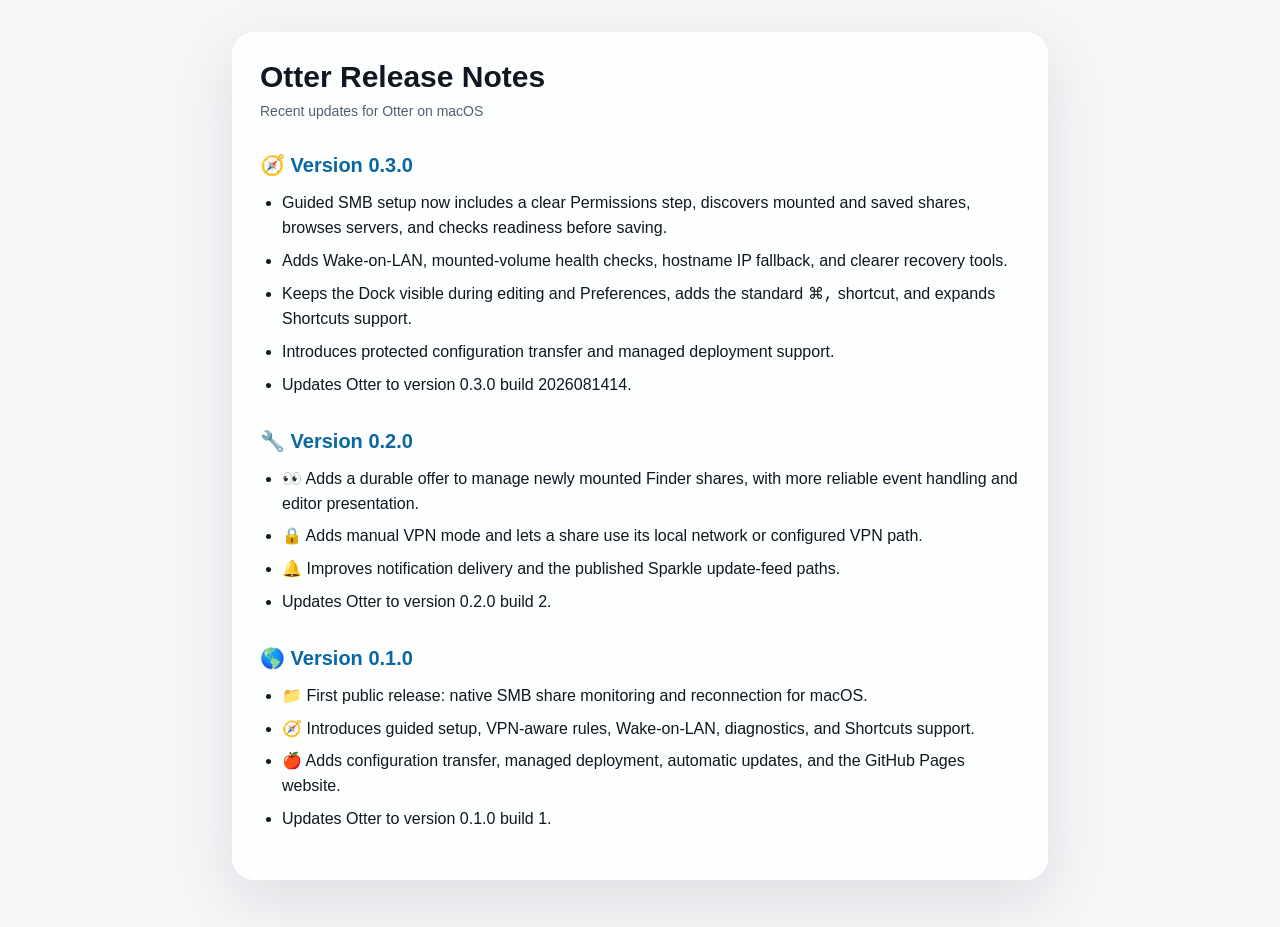
==== docs/release-notes/index.html @ c34cc9de "Add otterctl automation and release polish Add the bundled otterctl command-line client and its dist" ====
<!doctype html>
<html lang="en">
<head>
  <meta charset="utf-8">
  <meta name="viewport" content="width=device-width, initial-scale=1">
  <title>Otter Release Notes</title>
  <meta name="description" content="Release notes and changelog for Otter, the native macOS app that keeps network shares connected.">
  <link rel="canonical" href="https://www.get-otter.com/release-notes/">
  <link rel="icon" type="image/png" href="/assets/otter-icon.png">
  <style>
    :root { color-scheme: light dark; }
    body { margin: 0; padding: 32px 20px 48px; font: 16px/1.55 -apple-system, BlinkMacSystemFont, "Segoe UI", sans-serif; background: #f4f6f8; color: #0f1720; }
    main { max-width: 760px; margin: 0 auto; padding: 28px; border-radius: 22px; background: rgba(255, 255, 255, .86); box-shadow: 0 20px 60px rgba(15, 23, 32, .10); }
    h1 { margin: 0 0 6px; font-size: 30px; line-height: 1.15; }
    .meta { margin: 0 0 24px; color: #52606d; font-size: 14px; }
    h2 { margin: 28px 0 10px; font-size: 20px; }
    ul { margin: 0 0 20px; padding-left: 22px; }
    li { margin: 0 0 8px; }
    a { color: #0a67a3; text-decoration: none; }
    a:hover { text-decoration: underline; }
    @media (prefers-color-scheme: dark) { body { background: #0b1015; color: #edf2f7; } main { background: rgba(15, 23, 32, .88); box-shadow: 0 24px 70px rgba(0, 0, 0, .45); } .meta { color: #9fb0c2; } a { color: #73c3ff; } }
  </style>
</head>
<body>
  <main>
    <h1>Otter Release Notes</h1>
    <p class="meta">Recent updates for Otter on macOS</p>

    <h2>&#129517; <a href="./0.3.0.html">Version 0.3.0</a></h2>
    <ul>
      <li>Guided SMB setup now includes a clear Permissions step, discovers mounted and saved shares, browses servers, and checks readiness before saving.</li>
      <li>Adds Wake-on-LAN, mounted-volume health checks, hostname IP fallback, and clearer recovery tools.</li>
      <li>Keeps the Dock visible during editing and Preferences, adds the standard <kbd>&#8984;,</kbd> shortcut, and expands Shortcuts support.</li>
      <li>Introduces protected configuration transfer and managed deployment support.</li>
      <li>Updates Otter to version 0.3.0 build 2026081414.</li>
    </ul>

    <h2>&#128295; <a href="./0.2.0.html">Version 0.2.0</a></h2>
    <ul>
      <li>👀 Adds a durable offer to manage newly mounted Finder shares, with more reliable event handling and editor presentation.</li>
      <li>🔒 Adds manual VPN mode and lets a share use its local network or configured VPN path.</li>
      <li>🔔 Improves notification delivery and the published Sparkle update-feed paths.</li>
      <li>Updates Otter to version 0.2.0 build 2.</li>
    </ul>

    <h2>&#127758; <a href="./0.1.0.html">Version 0.1.0</a></h2>
    <ul>
      <li>📁 First public release: native SMB share monitoring and reconnection for macOS.</li>
      <li>🧭 Introduces guided setup, VPN-aware rules, Wake-on-LAN, diagnostics, and Shortcuts support.</li>
      <li>🍎 Adds configuration transfer, managed deployment, automatic updates, and the GitHub Pages website.</li>
      <li>Updates Otter to version 0.1.0 build 1.</li>
    </ul>
  </main>
</body>
</html>
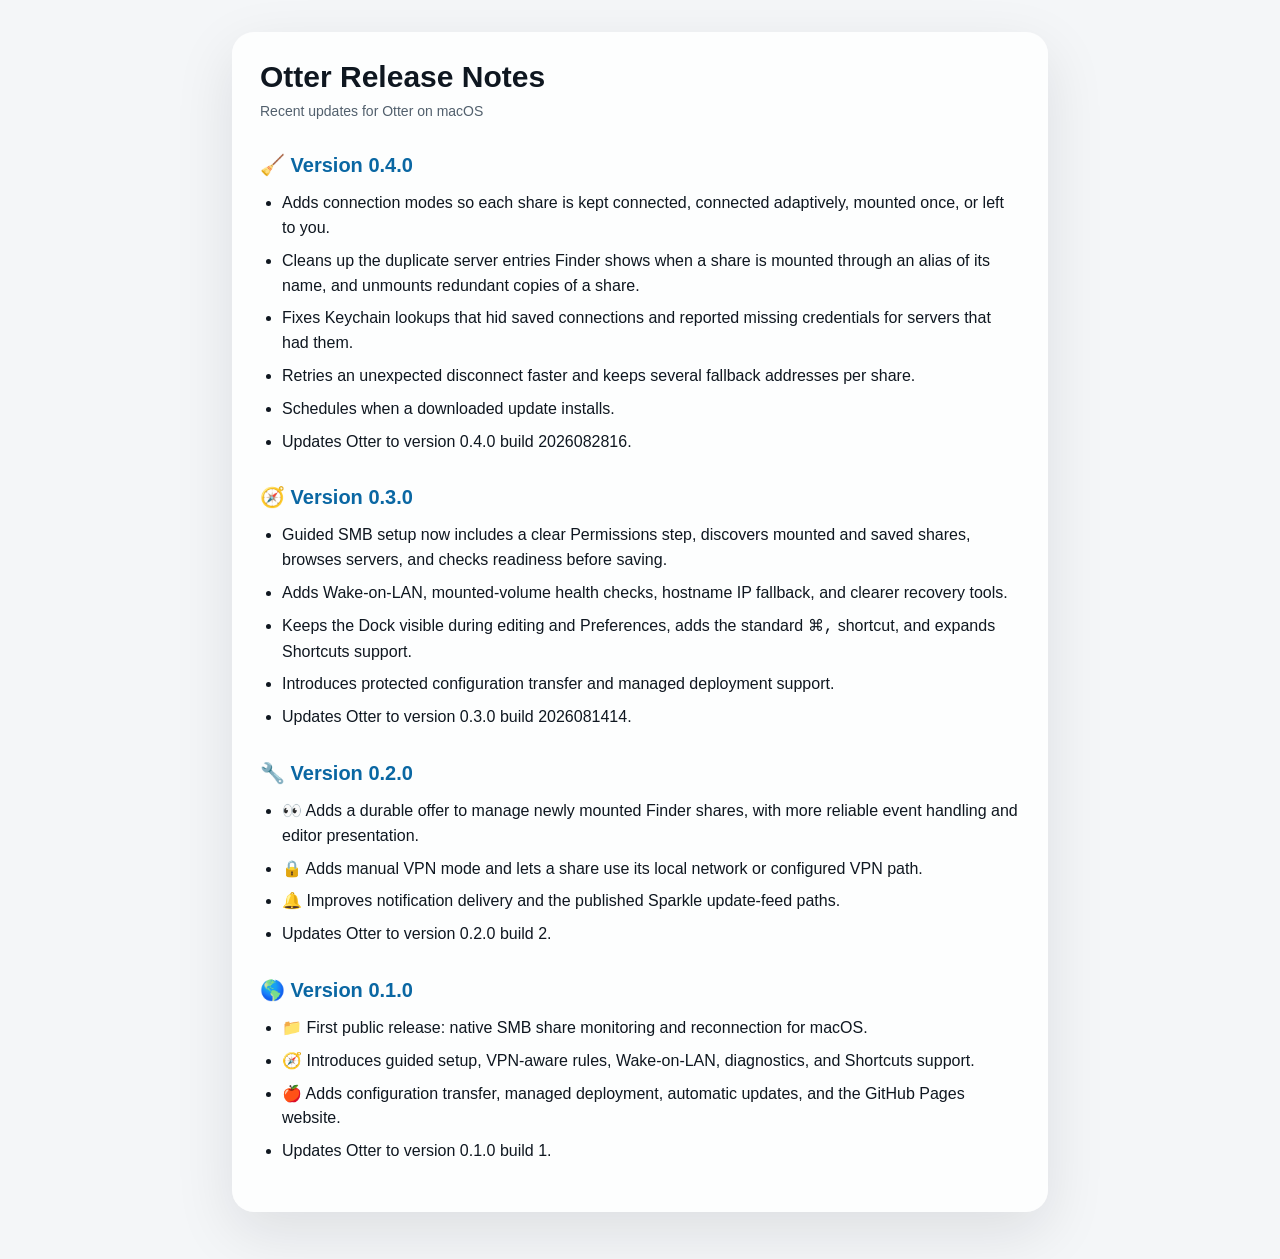
==== commit c2d9ee26: "Add 0.4.0 release notes" ====
--- a/docs/release-notes/index.html
+++ b/docs/release-notes/index.html
@@ -26,6 +26,16 @@
     <h1>Otter Release Notes</h1>
     <p class="meta">Recent updates for Otter on macOS</p>
 
+    <h2>&#129529; <a href="./0.4.0.html">Version 0.4.0</a></h2>
+    <ul>
+      <li>Adds connection modes so each share is kept connected, connected adaptively, mounted once, or left to you.</li>
+      <li>Cleans up the duplicate server entries Finder shows when a share is mounted through an alias of its name, and unmounts redundant copies of a share.</li>
+      <li>Fixes Keychain lookups that hid saved connections and reported missing credentials for servers that had them.</li>
+      <li>Retries an unexpected disconnect faster and keeps several fallback addresses per share.</li>
+      <li>Schedules when a downloaded update installs.</li>
+      <li>Updates Otter to version 0.4.0 build 2026082816.</li>
+    </ul>
+
     <h2>&#129517; <a href="./0.3.0.html">Version 0.3.0</a></h2>
     <ul>
       <li>Guided SMB setup now includes a clear Permissions step, discovers mounted and saved shares, browses servers, and checks readiness before saving.</li>
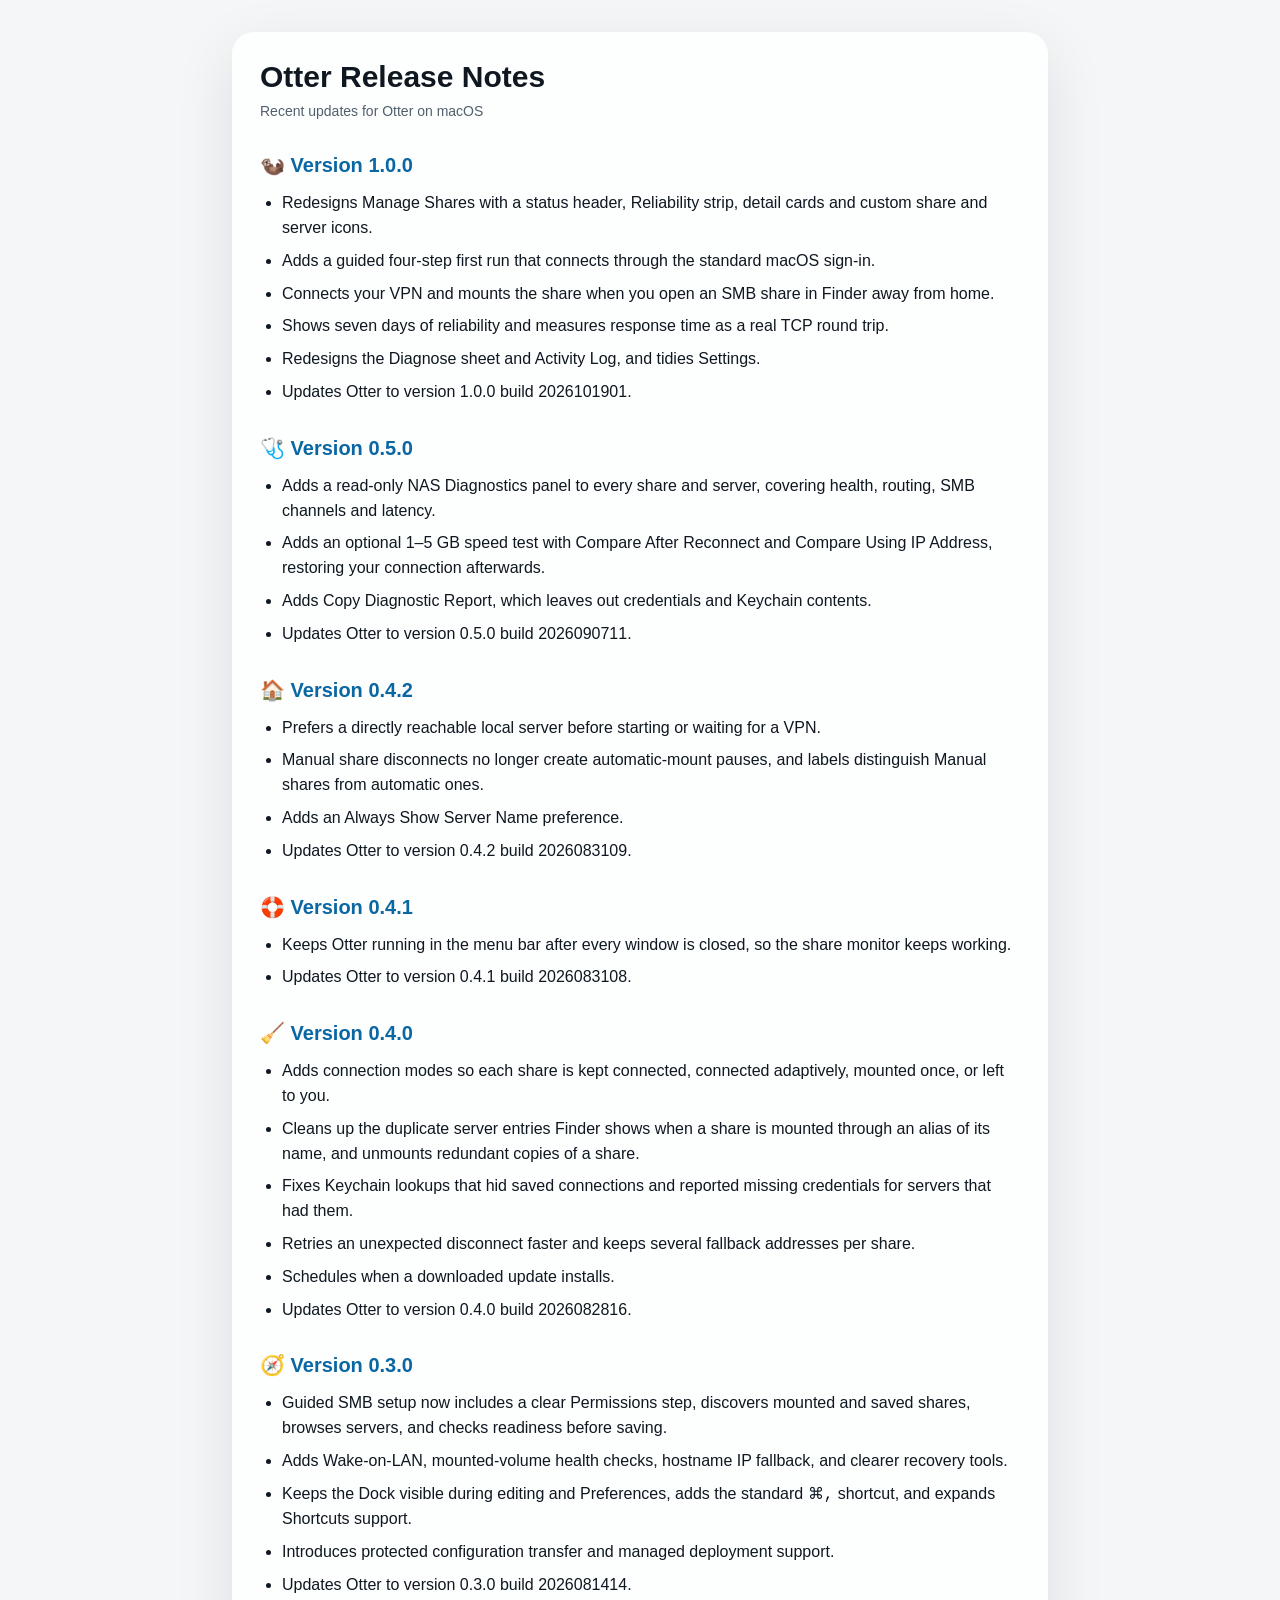
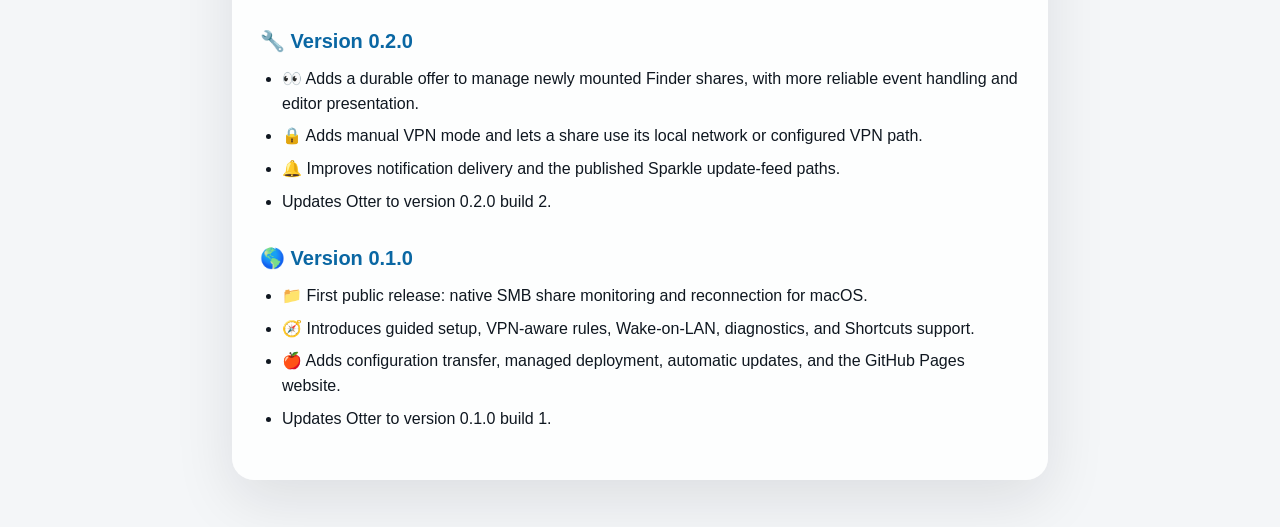
==== commit ec91cec5: "Curate release notes for every version and list 0.4.1 to 1.0.0 in the index" ====
--- a/docs/release-notes/index.html
+++ b/docs/release-notes/index.html
@@ -25,6 +25,38 @@
   <main>
     <h1>Otter Release Notes</h1>
     <p class="meta">Recent updates for Otter on macOS</p>
+
+    <h2>&#129446; <a href="./1.0.0.html">Version 1.0.0</a></h2>
+    <ul>
+      <li>Redesigns Manage Shares with a status header, Reliability strip, detail cards and custom share and server icons.</li>
+      <li>Adds a guided four-step first run that connects through the standard macOS sign-in.</li>
+      <li>Connects your VPN and mounts the share when you open an SMB share in Finder away from home.</li>
+      <li>Shows seven days of reliability and measures response time as a real TCP round trip.</li>
+      <li>Redesigns the Diagnose sheet and Activity Log, and tidies Settings.</li>
+      <li>Updates Otter to version 1.0.0 build 2026101901.</li>
+    </ul>
+
+    <h2>&#129658; <a href="./0.5.0.html">Version 0.5.0</a></h2>
+    <ul>
+      <li>Adds a read-only NAS Diagnostics panel to every share and server, covering health, routing, SMB channels and latency.</li>
+      <li>Adds an optional 1&ndash;5 GB speed test with Compare After Reconnect and Compare Using IP Address, restoring your connection afterwards.</li>
+      <li>Adds Copy Diagnostic Report, which leaves out credentials and Keychain contents.</li>
+      <li>Updates Otter to version 0.5.0 build 2026090711.</li>
+    </ul>
+
+    <h2>&#127968; <a href="./0.4.2.html">Version 0.4.2</a></h2>
+    <ul>
+      <li>Prefers a directly reachable local server before starting or waiting for a VPN.</li>
+      <li>Manual share disconnects no longer create automatic-mount pauses, and labels distinguish Manual shares from automatic ones.</li>
+      <li>Adds an Always Show Server Name preference.</li>
+      <li>Updates Otter to version 0.4.2 build 2026083109.</li>
+    </ul>
+
+    <h2>&#128735; <a href="./0.4.1.html">Version 0.4.1</a></h2>
+    <ul>
+      <li>Keeps Otter running in the menu bar after every window is closed, so the share monitor keeps working.</li>
+      <li>Updates Otter to version 0.4.1 build 2026083108.</li>
+    </ul>
 
     <h2>&#129529; <a href="./0.4.0.html">Version 0.4.0</a></h2>
     <ul>
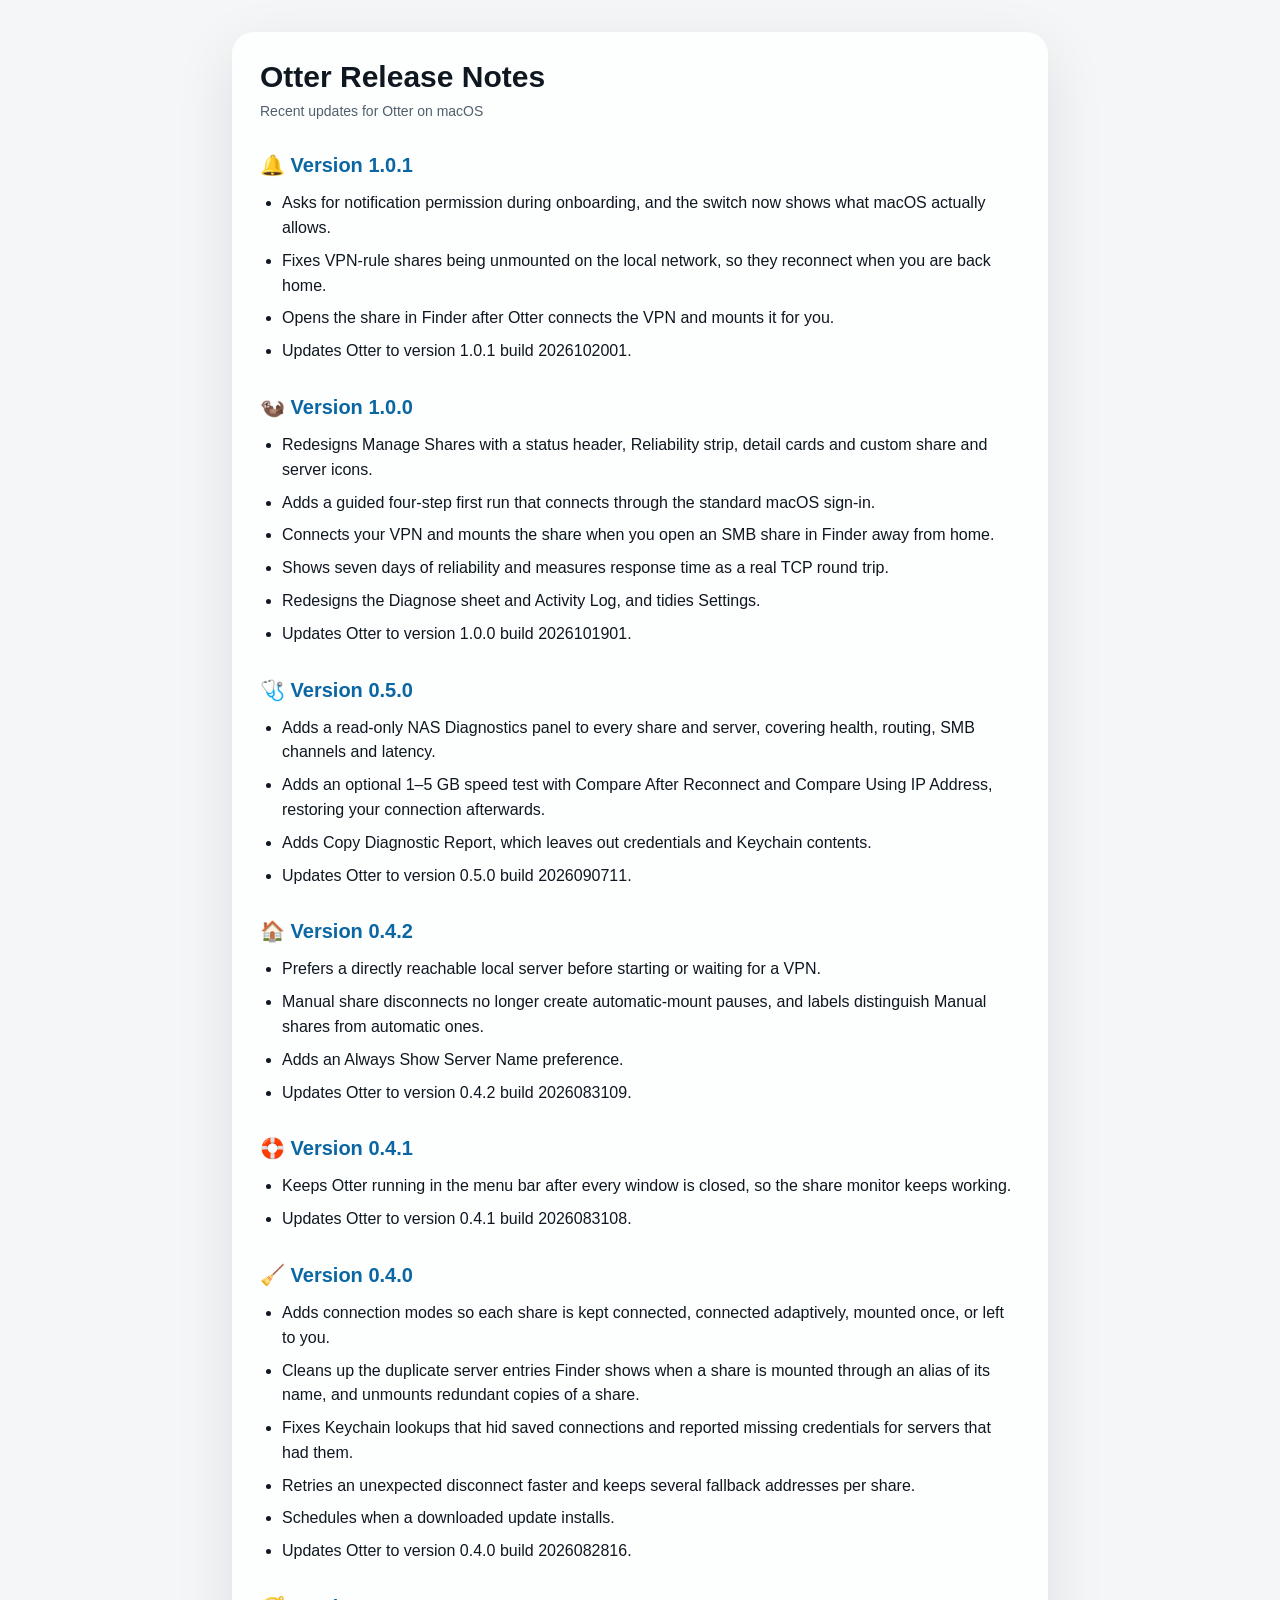
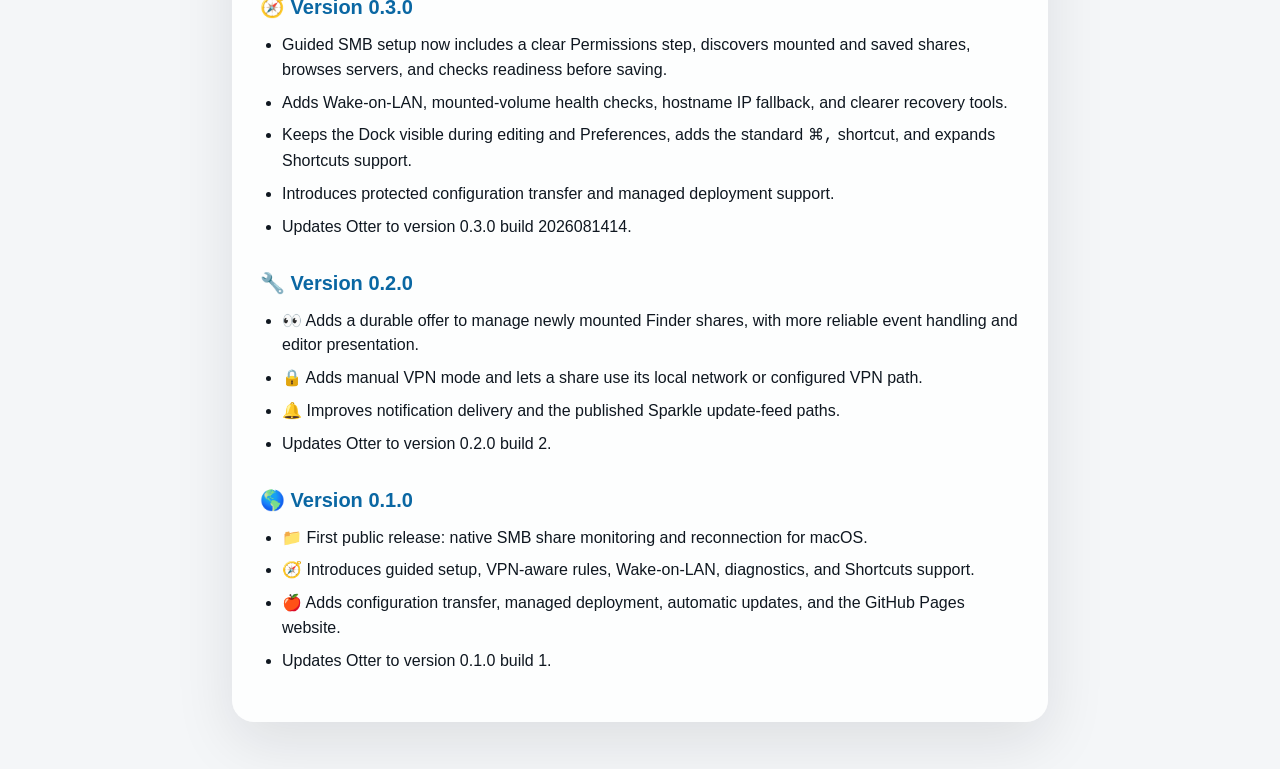
==== commit 084dd010: "Prepare Otter 1.0.1: bump version and add release notes Asks for notification permission during onbo" ====
--- a/docs/release-notes/index.html
+++ b/docs/release-notes/index.html
@@ -5,7 +5,15 @@
   <meta name="viewport" content="width=device-width, initial-scale=1">
   <title>Otter Release Notes</title>
   <meta name="description" content="Release notes and changelog for Otter, the native macOS app that keeps network shares connected.">
-  <link rel="canonical" href="https://www.get-otter.com/release-notes/">
+  <meta name="robots" content="index, follow, max-image-preview:large, max-snippet:-1">
+  <link rel="canonical" href="https://get-otter.com/release-notes/">
+  <meta property="og:type" content="website">
+  <meta property="og:site_name" content="Otter">
+  <meta property="og:url" content="https://get-otter.com/release-notes/">
+  <meta property="og:title" content="Otter Release Notes">
+  <meta property="og:description" content="Release notes and changelog for Otter, the native macOS app that keeps network shares connected.">
+  <meta property="og:image" content="https://get-otter.com/assets/otter-icon-dark.png">
+  <meta property="og:image:alt" content="Otter app icon">
   <link rel="icon" type="image/png" href="/assets/otter-icon.png">
   <style>
     :root { color-scheme: light dark; }
@@ -25,6 +33,14 @@
   <main>
     <h1>Otter Release Notes</h1>
     <p class="meta">Recent updates for Otter on macOS</p>
+
+    <h2>&#128276; <a href="./1.0.1.html">Version 1.0.1</a></h2>
+    <ul>
+      <li>Asks for notification permission during onboarding, and the switch now shows what macOS actually allows.</li>
+      <li>Fixes VPN-rule shares being unmounted on the local network, so they reconnect when you are back home.</li>
+      <li>Opens the share in Finder after Otter connects the VPN and mounts it for you.</li>
+      <li>Updates Otter to version 1.0.1 build 2026102001.</li>
+    </ul>
 
     <h2>&#129446; <a href="./1.0.0.html">Version 1.0.0</a></h2>
     <ul>
